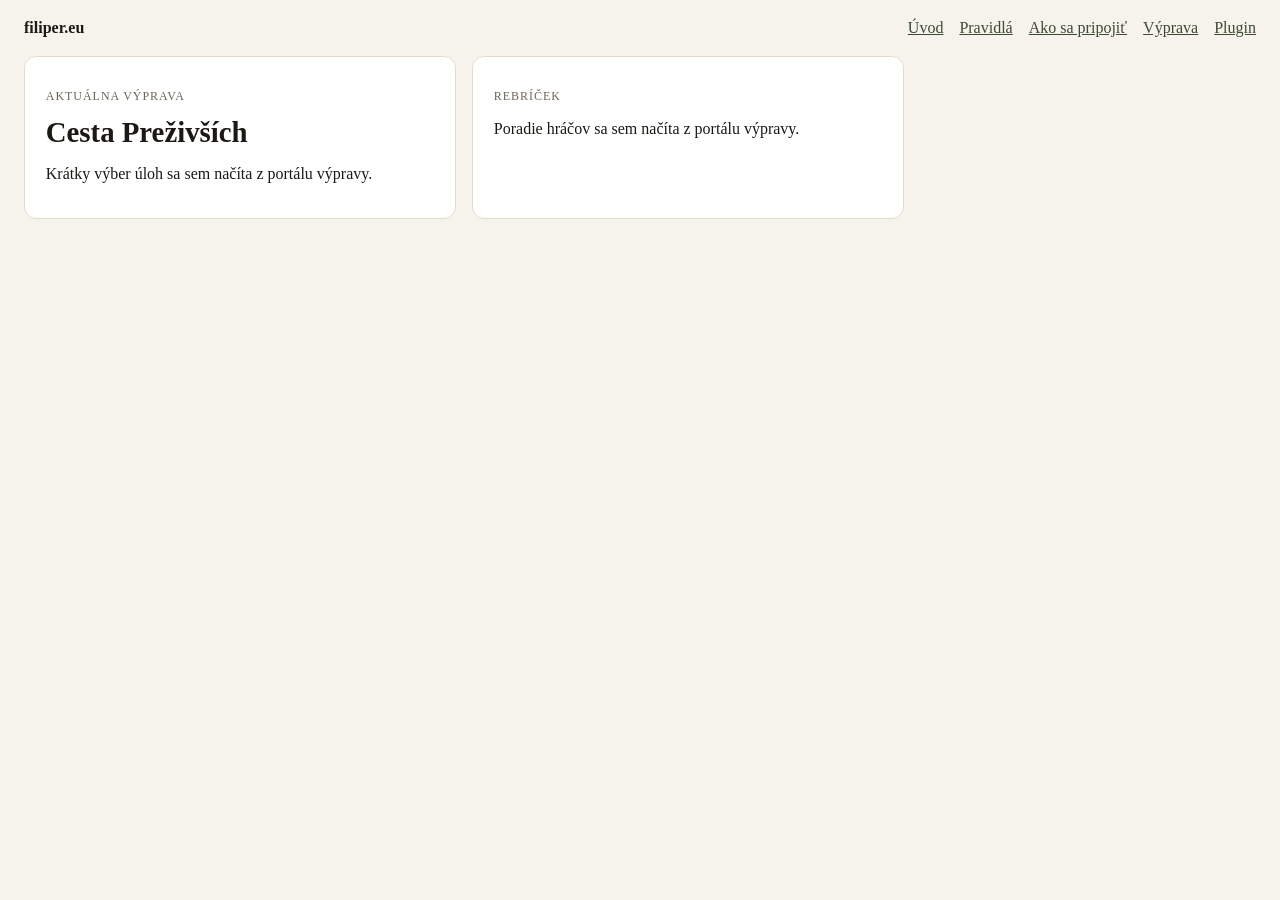
==== index.html @ 47955ebb "Start the static filiper.eu homepage." ====
<!DOCTYPE html>
<html lang="sk">
<head>
  <meta charset="utf-8">
  <meta name="viewport" content="width=device-width, initial-scale=1">
  <title>filiper.eu</title>
  <link rel="stylesheet" href="/style.css">
</head>
<body>
  <header>
    <a class="brand" href="/">filiper.eu</a>
    <nav>
      <a href="/">Úvod</a>
      <a href="/pravidla.html">Pravidlá</a>
      <a href="/pripojenie.html">Ako sa pripojiť</a>
      <a href="https://vyprava.filiper.eu">Výprava</a>
      <a href="/plugin">Plugin</a>
    </nav>
  </header>
  <main>
    <section class="card">
      <p class="kicker">Aktuálna výprava</p>
      <h1>Cesta Preživších</h1>
      <p>Krátky výber úloh sa sem načíta z portálu výpravy.</p>
    </section>
    <section class="card">
      <p class="kicker">Rebríček</p>
      <p>Poradie hráčov sa sem načíta z portálu výpravy.</p>
    </section>
  </main>
</body>
</html>
---- style.css ----
:root { color-scheme: light; }
body { margin: 0; font-family: Georgia, "Iowan Old Style", serif; background: #f6f3ec; color: #1c1915; }
header { display: flex; justify-content: space-between; gap: 1rem; align-items: center; padding: 1.2rem 1.5rem; }
.brand { font-weight: 700; color: inherit; text-decoration: none; }
nav { display: flex; flex-wrap: wrap; gap: 1rem; }
nav a { color: #3d4a34; }
main { display: grid; gap: 1rem; padding: 0 1.5rem 2rem; max-width: 880px; }
@media (min-width: 720px) { main { grid-template-columns: 1fr 1fr; } main h1 { grid-column: 1 / -1; } }
.card, main { }
.card { background: #fff; border: 1px solid #e4dccb; border-radius: 12px; padding: 1.2rem 1.3rem; }
.kicker { letter-spacing: 0.08em; text-transform: uppercase; font-size: 0.75rem; color: #6d6458; }
h1 { font-size: 1.8rem; margin: 0.2rem 0 0.6rem; }
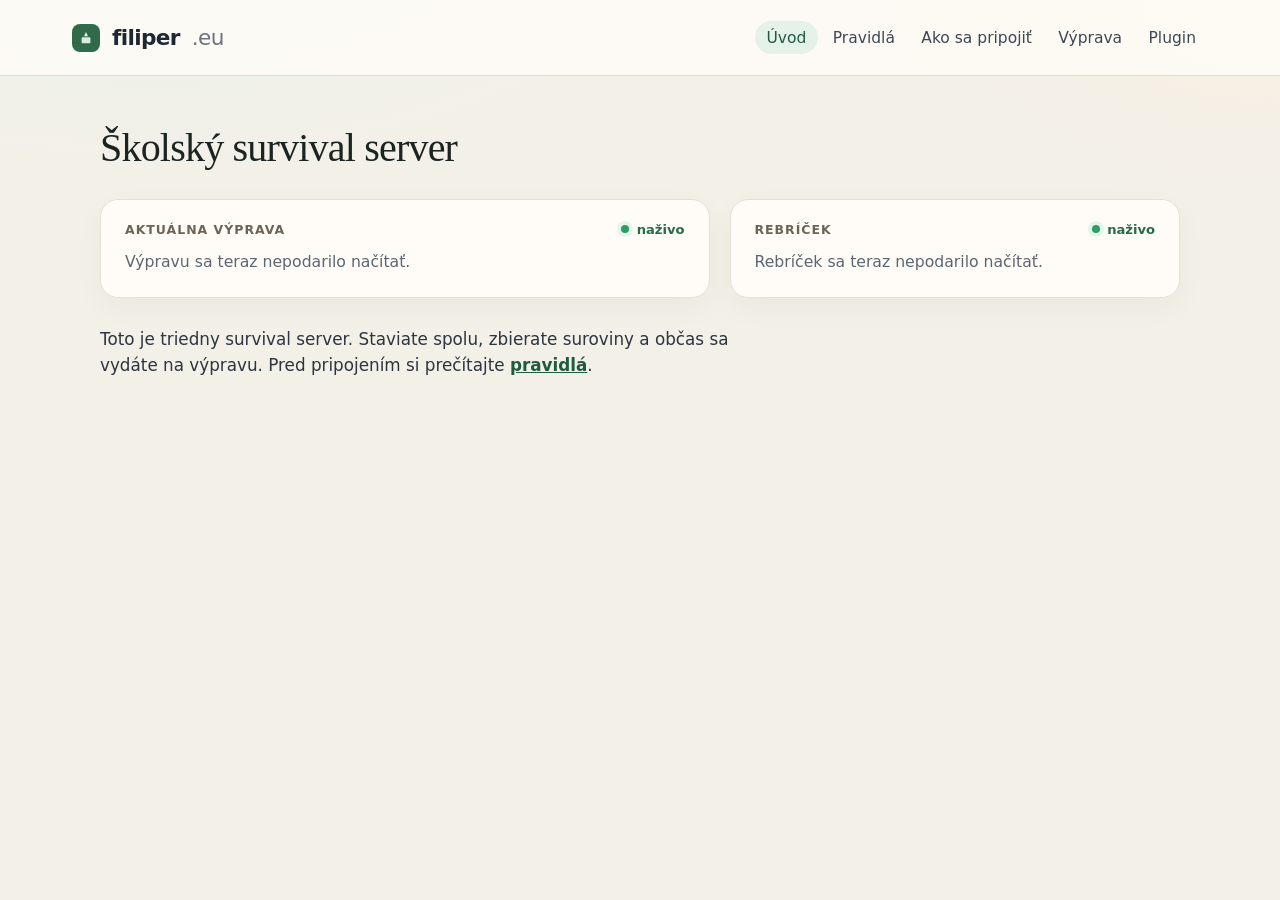
==== commit b035b2ef: "Restyle the homepage and load a short live quest list. The test expedition and leaderboard come from" ====
--- a/index.html
+++ b/index.html
@@ -8,9 +8,9 @@
 </head>
 <body>
   <header>
-    <a class="brand" href="/">filiper.eu</a>
+    <a class="brand" href="/"><b>filiper</b><span>.eu</span></a>
     <nav>
-      <a href="/">Úvod</a>
+      <a class="active" href="/" aria-current="page">Úvod</a>
       <a href="/pravidla.html">Pravidlá</a>
       <a href="/pripojenie.html">Ako sa pripojiť</a>
       <a href="https://vyprava.filiper.eu">Výprava</a>
@@ -18,15 +18,93 @@
     </nav>
   </header>
   <main>
-    <section class="card">
-      <p class="kicker">Aktuálna výprava</p>
-      <h1>Cesta Preživších</h1>
-      <p>Krátky výber úloh sa sem načíta z portálu výpravy.</p>
-    </section>
-    <section class="card">
-      <p class="kicker">Rebríček</p>
-      <p>Poradie hráčov sa sem načíta z portálu výpravy.</p>
-    </section>
+    <h1>Školský survival server</h1>
+    <div class="grid">
+      <section class="card">
+        <div class="card-top">
+          <p class="kicker">Aktuálna výprava</p>
+          <p class="live"><i class="dot" aria-hidden="true"></i>naživo</p>
+        </div>
+        <div id="expedition-body" aria-live="polite">
+          <p class="fallback">Výpravu sa teraz nepodarilo načítať.</p>
+        </div>
+      </section>
+      <section class="card">
+        <div class="card-top">
+          <p class="kicker">Rebríček</p>
+          <p class="live"><i class="dot" aria-hidden="true"></i>naživo</p>
+        </div>
+        <div id="board-body" aria-live="polite">
+          <p class="fallback">Rebríček sa teraz nepodarilo načítať.</p>
+        </div>
+      </section>
+    </div>
+    <p class="note">Toto je triedny survival server. Staviate spolu, zbierate suroviny a občas sa vydáte na výpravu. Pred pripojením si prečítajte <a href="/pravidla.html">pravidlá</a>.</p>
   </main>
+  <script>
+    (function () {
+      var SERVER_ID = "test";
+      var expeditionBody = document.getElementById("expedition-body");
+      var boardBody = document.getElementById("board-body");
+
+      function el(tag, className, text) {
+        var node = document.createElement(tag);
+        if (className) node.className = className;
+        if (text != null) node.textContent = text;
+        return node;
+      }
+
+      function showFallback() {
+        expeditionBody.replaceChildren(el("p", "fallback", "Výpravu sa teraz nepodarilo načítať."));
+        boardBody.replaceChildren(el("p", "fallback", "Rebríček sa teraz nepodarilo načítať."));
+      }
+
+      function render(data) {
+        var expedition = data && data.expedition;
+        expeditionBody.replaceChildren();
+        if (!expedition || typeof expedition.name !== "string" || !expedition.name) {
+          expeditionBody.append(el("p", "fallback", "Na serveri test teraz nie je otvorená výprava."));
+        } else {
+          expeditionBody.append(el("h2", "", expedition.name));
+          expeditionBody.append(el("p", "pill", "server " + SERVER_ID));
+          if (typeof expedition.blurb === "string" && expedition.blurb) {
+            expeditionBody.append(el("p", "blurb", expedition.blurb));
+          }
+          var quests = Array.isArray(expedition.quests) ? expedition.quests.slice(0, 5) : [];
+          if (!quests.length) {
+            expeditionBody.append(el("p", "fallback", "Táto výprava zatiaľ nemá úlohy."));
+          } else {
+            quests.forEach(function (quest) {
+              var row = el("div", "quest");
+              row.append(el("span", "", quest && quest.name ? String(quest.name) : "Úloha"));
+              expeditionBody.append(row);
+            });
+          }
+        }
+
+        var list = el("ol", "rows");
+        var board = Array.isArray(data && data.leaderboard) ? data.leaderboard : [];
+        var rank = 0;
+        board.forEach(function (entry) {
+          if (!entry || typeof entry.player !== "string" || !entry.player) return;
+          rank += 1;
+          var row = el("li", rank === 1 ? "row top" : "row");
+          row.append(el("span", "rank", String(rank)));
+          row.append(el("span", "name", entry.player));
+          var points = entry.points;
+          row.append(el("span", "score", points == null || points === "" ? "0" : String(points)));
+          list.append(row);
+        });
+        boardBody.replaceChildren(list.childElementCount ? list : el("p", "fallback", "Rebríček je zatiaľ prázdny."));
+      }
+
+      fetch("https://vyprava.filiper.eu/api/public/" + SERVER_ID, {
+        headers: { Accept: "application/json" }
+      }).then(function (res) {
+        if (!res.ok) throw new Error("failed");
+        return res.json();
+      }).then(render).catch(showFallback);
+    })();
+  </script>
 </body>
 </html>
--- a/style.css
+++ b/style.css
@@ -1,12 +1,185 @@
 :root { color-scheme: light; }
-body { margin: 0; font-family: Georgia, "Iowan Old Style", serif; background: #f6f3ec; color: #1c1915; }
-header { display: flex; justify-content: space-between; gap: 1rem; align-items: center; padding: 1.2rem 1.5rem; }
-.brand { font-weight: 700; color: inherit; text-decoration: none; }
-nav { display: flex; flex-wrap: wrap; gap: 1rem; }
-nav a { color: #3d4a34; }
-main { display: grid; gap: 1rem; padding: 0 1.5rem 2rem; max-width: 880px; }
-@media (min-width: 720px) { main { grid-template-columns: 1fr 1fr; } main h1 { grid-column: 1 / -1; } }
-.card, main { }
-.card { background: #fff; border: 1px solid #e4dccb; border-radius: 12px; padding: 1.2rem 1.3rem; }
-.kicker { letter-spacing: 0.08em; text-transform: uppercase; font-size: 0.75rem; color: #6d6458; }
-h1 { font-size: 1.8rem; margin: 0.2rem 0 0.6rem; }
+* { box-sizing: border-box; }
+body {
+  margin: 0;
+  min-height: 100vh;
+  font-family: Inter, "Segoe UI", system-ui, sans-serif;
+  color: #1e2832;
+  background:
+    radial-gradient(900px 420px at 12% -10%, #e7f3ea 0%, transparent 60%),
+    radial-gradient(700px 380px at 100% 0%, #f7efe2 0%, transparent 55%),
+    #f3f0e8;
+}
+header {
+  min-height: 76px;
+  display: flex;
+  justify-content: space-between;
+  align-items: center;
+  gap: 1rem 1.5rem;
+  flex-wrap: wrap;
+  padding: 0.8rem 1.25rem;
+  border-bottom: 1px solid #e3dcd0;
+  background: rgba(255, 252, 247, 0.86);
+}
+.brand {
+  display: inline-flex;
+  align-items: center;
+  gap: 12px;
+  color: #1e2832;
+  font-size: 1.35rem;
+  letter-spacing: -0.03em;
+  font-weight: 600;
+  text-decoration: none;
+}
+.brand::before {
+  content: "";
+  width: 28px;
+  height: 28px;
+  flex: none;
+  border-radius: 8px;
+  background: #2f6b4a url("data:image/svg+xml,%3Csvg xmlns='http://www.w3.org/2000/svg' viewBox='0 0 18 16'%3E%3Cpath fill='%23e8f6ee' d='M9 1l2.2 5H6.8z'/%3E%3Crect fill='%23d7ecdf' x='4' y='7' width='10' height='7' rx='1'/%3E%3C/svg%3E") center / 16px 14px no-repeat;
+}
+.brand b { font-weight: 700; }
+.brand span { color: #6b7280; font-weight: 500; }
+nav { display: flex; flex-wrap: wrap; gap: 0.15rem; align-items: center; }
+nav a {
+  color: #3d4754;
+  text-decoration: none;
+  font-size: 0.97rem;
+  font-weight: 500;
+  padding: 0.45rem 0.75rem;
+  border-radius: 999px;
+}
+nav a:hover { background: #f3eee6; }
+nav a.active,
+nav a[aria-current="page"] { color: #1f5c3e; background: #e5f2ea; }
+main {
+  width: min(1080px, calc(100% - 2.5rem));
+  margin: 0 auto;
+  padding: 3rem 0 4rem;
+}
+h1, h2 {
+  font-family: "Iowan Old Style", Palatino, "Palatino Linotype", Georgia, serif;
+  font-weight: 400;
+  letter-spacing: -0.02em;
+  color: #1a2420;
+}
+h1 { margin: 0 0 1.75rem; font-size: clamp(2rem, 4vw, 2.5rem); }
+h2 { margin: 0 0 0.65rem; font-size: 1.85rem; }
+.grid { display: grid; gap: 1.25rem; }
+.card {
+  background: #fffcf8;
+  border: 1px solid #e6dfd3;
+  border-radius: 18px;
+  padding: 1.35rem 1.5rem 1.1rem;
+  box-shadow: 0 10px 30px rgba(60, 48, 28, 0.04);
+}
+.card-top {
+  display: flex;
+  justify-content: space-between;
+  align-items: center;
+  gap: 0.75rem;
+  margin-bottom: 0.85rem;
+}
+.kicker {
+  margin: 0;
+  letter-spacing: 0.08em;
+  text-transform: uppercase;
+  font-size: 0.78rem;
+  color: #6d6458;
+  font-weight: 600;
+}
+.live {
+  display: inline-flex;
+  align-items: center;
+  gap: 0.45rem;
+  margin: 0;
+  color: #2a6a48;
+  font-size: 0.82rem;
+  font-weight: 600;
+}
+.dot {
+  width: 8px;
+  height: 8px;
+  border-radius: 50%;
+  background: #2f9d62;
+  box-shadow: 0 0 0 4px #e4f6eb;
+}
+.pill {
+  display: inline-block;
+  margin: 0 0 0.4rem;
+  padding: 0.25rem 0.65rem;
+  border-radius: 999px;
+  background: #f3eee6;
+  color: #4e463c;
+  font-size: 0.82rem;
+  font-weight: 600;
+}
+.quest {
+  display: flex;
+  justify-content: space-between;
+  align-items: baseline;
+  gap: 1rem;
+  padding: 0.7rem 0;
+  border-top: 1px solid #efe8dc;
+  font-size: 1rem;
+}
+.quest b {
+  font-weight: 600;
+  font-variant-numeric: tabular-nums;
+  color: #2a6a48;
+  font-size: 0.88rem;
+}
+.rows { list-style: none; margin: 0.35rem 0 0; padding: 0; }
+.row {
+  display: grid;
+  grid-template-columns: 28px 1fr auto;
+  gap: 0.75rem;
+  align-items: center;
+  padding: 0.75rem 0.65rem;
+  border-radius: 12px;
+}
+.row.top { background: #f3f8f4; }
+.rank {
+  width: 28px;
+  height: 28px;
+  border-radius: 50%;
+  display: grid;
+  place-items: center;
+  background: #f1ebe3;
+  color: #5c5348;
+  font-size: 0.82rem;
+  font-weight: 600;
+}
+.row.top .rank { background: #2f6b4a; color: #f4fbf7; }
+.name { font-size: 1.03rem; font-weight: 600; }
+.score {
+  font-size: 0.82rem;
+  font-weight: 600;
+  color: #6a6258;
+  font-variant-numeric: tabular-nums;
+}
+.note, main > p {
+  margin: 1.75rem 0 0;
+  max-width: 42rem;
+  font-size: 1.05rem;
+  line-height: 1.55;
+  color: #2c3540;
+}
+.note a, main a { color: #1f5c3e; font-weight: 600; }
+.blurb, .fallback {
+  margin: 0.15rem 0 0.35rem;
+  color: #5c6672;
+  font-size: 0.98rem;
+  line-height: 1.5;
+}
+.blurb { color: #3d4754; }
+main ul { margin: 0; padding-left: 1.2rem; max-width: 40rem; line-height: 1.6; color: #2c3540; }
+main li { margin: 0.45rem 0; }
+@media (min-width: 800px) {
+  header { padding: 0 4.5rem; }
+  .grid { grid-template-columns: 1.15fr 0.85fr; align-items: stretch; }
+}
+@media (max-width: 640px) {
+  .card-top { align-items: flex-start; }
+}
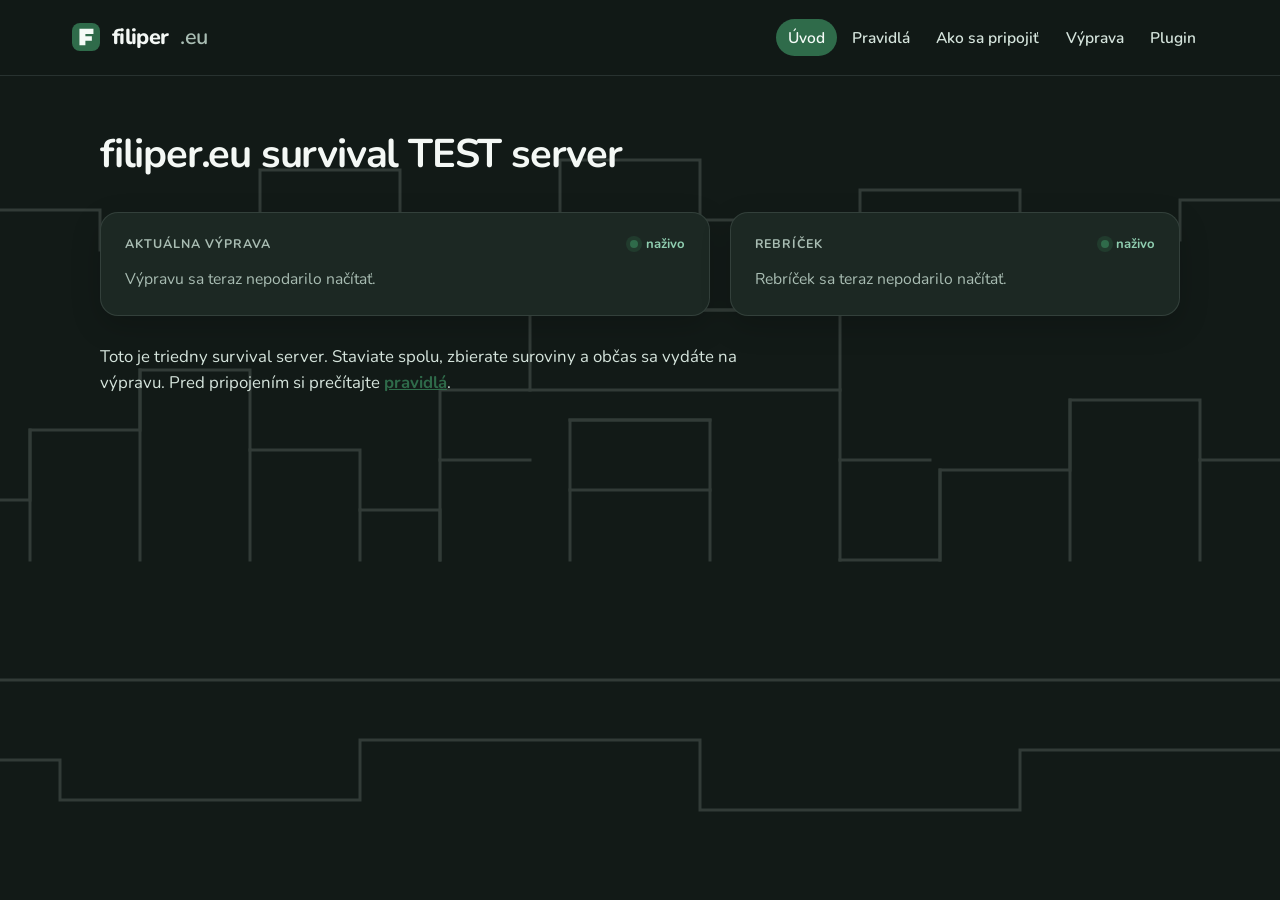
==== commit aaf01167: "Darken the static site and add a faint block outline. The homepage title is the test server name, th" ====
--- a/index.html
+++ b/index.html
@@ -4,6 +4,7 @@
   <meta charset="utf-8">
   <meta name="viewport" content="width=device-width, initial-scale=1">
   <title>filiper.eu</title>
+  <link rel="icon" href="/favicon.svg" type="image/svg+xml">
   <link rel="stylesheet" href="/style.css">
 </head>
 <body>
@@ -18,7 +19,7 @@
     </nav>
   </header>
   <main>
-    <h1>Školský survival server</h1>
+    <h1>filiper.eu survival TEST server</h1>
     <div class="grid">
       <section class="card">
         <div class="card-top">
--- a/style.css
+++ b/style.css
@@ -1,15 +1,27 @@
-:root { color-scheme: light; }
+@import url("https://fonts.googleapis.com/css2?family=Nunito:ital,wght@0,400;0,500;0,600;0,700;0,800&display=swap");
+
+:root { color-scheme: dark; }
 * { box-sizing: border-box; }
 body {
   margin: 0;
   min-height: 100vh;
-  font-family: Inter, "Segoe UI", system-ui, sans-serif;
-  color: #1e2832;
-  background:
-    radial-gradient(900px 420px at 12% -10%, #e7f3ea 0%, transparent 60%),
-    radial-gradient(700px 380px at 100% 0%, #f7efe2 0%, transparent 55%),
-    #f3f0e8;
+  font-family: "Nunito", "Segoe UI", sans-serif;
+  font-size: 17px;
+  line-height: 1.5;
+  color: #e7eee9;
+  background: #121a17;
 }
+body::before {
+  content: "";
+  position: fixed;
+  inset: 0;
+  z-index: 0;
+  pointer-events: none;
+  background: url("/bg-outline.svg") center / cover no-repeat;
+  opacity: 0.16;
+}
+header,
+main { position: relative; z-index: 1; }
 header {
   min-height: 76px;
   display: flex;
@@ -18,17 +30,17 @@
   gap: 1rem 1.5rem;
   flex-wrap: wrap;
   padding: 0.8rem 1.25rem;
-  border-bottom: 1px solid #e3dcd0;
-  background: rgba(255, 252, 247, 0.86);
+  border-bottom: 1px solid rgba(215, 235, 225, 0.12);
+  background: rgba(18, 26, 23, 0.88);
 }
 .brand {
   display: inline-flex;
   align-items: center;
   gap: 12px;
-  color: #1e2832;
+  color: #f3f7f4;
   font-size: 1.35rem;
   letter-spacing: -0.03em;
-  font-weight: 600;
+  font-weight: 700;
   text-decoration: none;
 }
 .brand::before {
@@ -37,42 +49,42 @@
   height: 28px;
   flex: none;
   border-radius: 8px;
-  background: #2f6b4a url("data:image/svg+xml,%3Csvg xmlns='http://www.w3.org/2000/svg' viewBox='0 0 18 16'%3E%3Cpath fill='%23e8f6ee' d='M9 1l2.2 5H6.8z'/%3E%3Crect fill='%23d7ecdf' x='4' y='7' width='10' height='7' rx='1'/%3E%3C/svg%3E") center / 16px 14px no-repeat;
+  background: #2f6b4a url("/favicon.svg") center / cover no-repeat;
 }
-.brand b { font-weight: 700; }
-.brand span { color: #6b7280; font-weight: 500; }
+.brand b { font-weight: 800; }
+.brand span { color: #a9bdb3; font-weight: 600; }
 nav { display: flex; flex-wrap: wrap; gap: 0.15rem; align-items: center; }
 nav a {
-  color: #3d4754;
+  color: #d5e4dc;
   text-decoration: none;
   font-size: 0.97rem;
-  font-weight: 500;
+  font-weight: 600;
   padding: 0.45rem 0.75rem;
   border-radius: 999px;
 }
-nav a:hover { background: #f3eee6; }
+nav a:hover { background: rgba(47, 107, 74, 0.35); }
 nav a.active,
-nav a[aria-current="page"] { color: #1f5c3e; background: #e5f2ea; }
+nav a[aria-current="page"] { color: #f4fbf7; background: #2f6b4a; }
 main {
   width: min(1080px, calc(100% - 2.5rem));
   margin: 0 auto;
   padding: 3rem 0 4rem;
 }
 h1, h2 {
-  font-family: "Iowan Old Style", Palatino, "Palatino Linotype", Georgia, serif;
-  font-weight: 400;
-  letter-spacing: -0.02em;
-  color: #1a2420;
+  font-family: "Nunito", "Segoe UI", sans-serif;
+  font-weight: 700;
+  letter-spacing: -0.03em;
+  color: #f4f8f5;
 }
 h1 { margin: 0 0 1.75rem; font-size: clamp(2rem, 4vw, 2.5rem); }
 h2 { margin: 0 0 0.65rem; font-size: 1.85rem; }
 .grid { display: grid; gap: 1.25rem; }
 .card {
-  background: #fffcf8;
-  border: 1px solid #e6dfd3;
+  background: #1c2823;
+  border: 1px solid rgba(215, 235, 225, 0.12);
   border-radius: 18px;
   padding: 1.35rem 1.5rem 1.1rem;
-  box-shadow: 0 10px 30px rgba(60, 48, 28, 0.04);
+  box-shadow: 0 10px 30px rgba(0, 0, 0, 0.18);
 }
 .card-top {
   display: flex;
@@ -86,34 +98,34 @@
   letter-spacing: 0.08em;
   text-transform: uppercase;
   font-size: 0.78rem;
-  color: #6d6458;
-  font-weight: 600;
+  color: #a9bdb3;
+  font-weight: 700;
 }
 .live {
   display: inline-flex;
   align-items: center;
   gap: 0.45rem;
   margin: 0;
-  color: #2a6a48;
+  color: #8fceb0;
   font-size: 0.82rem;
-  font-weight: 600;
+  font-weight: 700;
 }
 .dot {
   width: 8px;
   height: 8px;
   border-radius: 50%;
-  background: #2f9d62;
-  box-shadow: 0 0 0 4px #e4f6eb;
+  background: #2f6b4a;
+  box-shadow: 0 0 0 4px rgba(47, 107, 74, 0.28);
 }
 .pill {
   display: inline-block;
   margin: 0 0 0.4rem;
   padding: 0.25rem 0.65rem;
   border-radius: 999px;
-  background: #f3eee6;
-  color: #4e463c;
+  background: #24332d;
+  color: #d5e4dc;
   font-size: 0.82rem;
-  font-weight: 600;
+  font-weight: 700;
 }
 .quest {
   display: flex;
@@ -121,13 +133,13 @@
   align-items: baseline;
   gap: 1rem;
   padding: 0.7rem 0;
-  border-top: 1px solid #efe8dc;
+  border-top: 1px solid rgba(215, 235, 225, 0.1);
   font-size: 1rem;
 }
 .quest b {
-  font-weight: 600;
+  font-weight: 700;
   font-variant-numeric: tabular-nums;
-  color: #2a6a48;
+  color: #8fceb0;
   font-size: 0.88rem;
 }
 .rows { list-style: none; margin: 0.35rem 0 0; padding: 0; }
@@ -139,24 +151,24 @@
   padding: 0.75rem 0.65rem;
   border-radius: 12px;
 }
-.row.top { background: #f3f8f4; }
+.row.top { background: rgba(47, 107, 74, 0.28); }
 .rank {
   width: 28px;
   height: 28px;
   border-radius: 50%;
   display: grid;
   place-items: center;
-  background: #f1ebe3;
-  color: #5c5348;
+  background: #24332d;
+  color: #d5e4dc;
   font-size: 0.82rem;
-  font-weight: 600;
+  font-weight: 700;
 }
 .row.top .rank { background: #2f6b4a; color: #f4fbf7; }
-.name { font-size: 1.03rem; font-weight: 600; }
+.name { font-size: 1.03rem; font-weight: 700; }
 .score {
   font-size: 0.82rem;
-  font-weight: 600;
-  color: #6a6258;
+  font-weight: 700;
+  color: #a9bdb3;
   font-variant-numeric: tabular-nums;
 }
 .note, main > p {
@@ -164,17 +176,17 @@
   max-width: 42rem;
   font-size: 1.05rem;
   line-height: 1.55;
-  color: #2c3540;
+  color: #d5e4dc;
 }
-.note a, main a { color: #1f5c3e; font-weight: 600; }
+.note a, main a { color: #2f6b4a; font-weight: 700; }
 .blurb, .fallback {
   margin: 0.15rem 0 0.35rem;
-  color: #5c6672;
+  color: #a9bdb3;
   font-size: 0.98rem;
   line-height: 1.5;
 }
-.blurb { color: #3d4754; }
-main ul { margin: 0; padding-left: 1.2rem; max-width: 40rem; line-height: 1.6; color: #2c3540; }
+.blurb { color: #d5e4dc; }
+main ul { margin: 0; padding-left: 1.2rem; max-width: 40rem; line-height: 1.6; color: #d5e4dc; }
 main li { margin: 0.45rem 0; }
 @media (min-width: 800px) {
   header { padding: 0 4.5rem; }
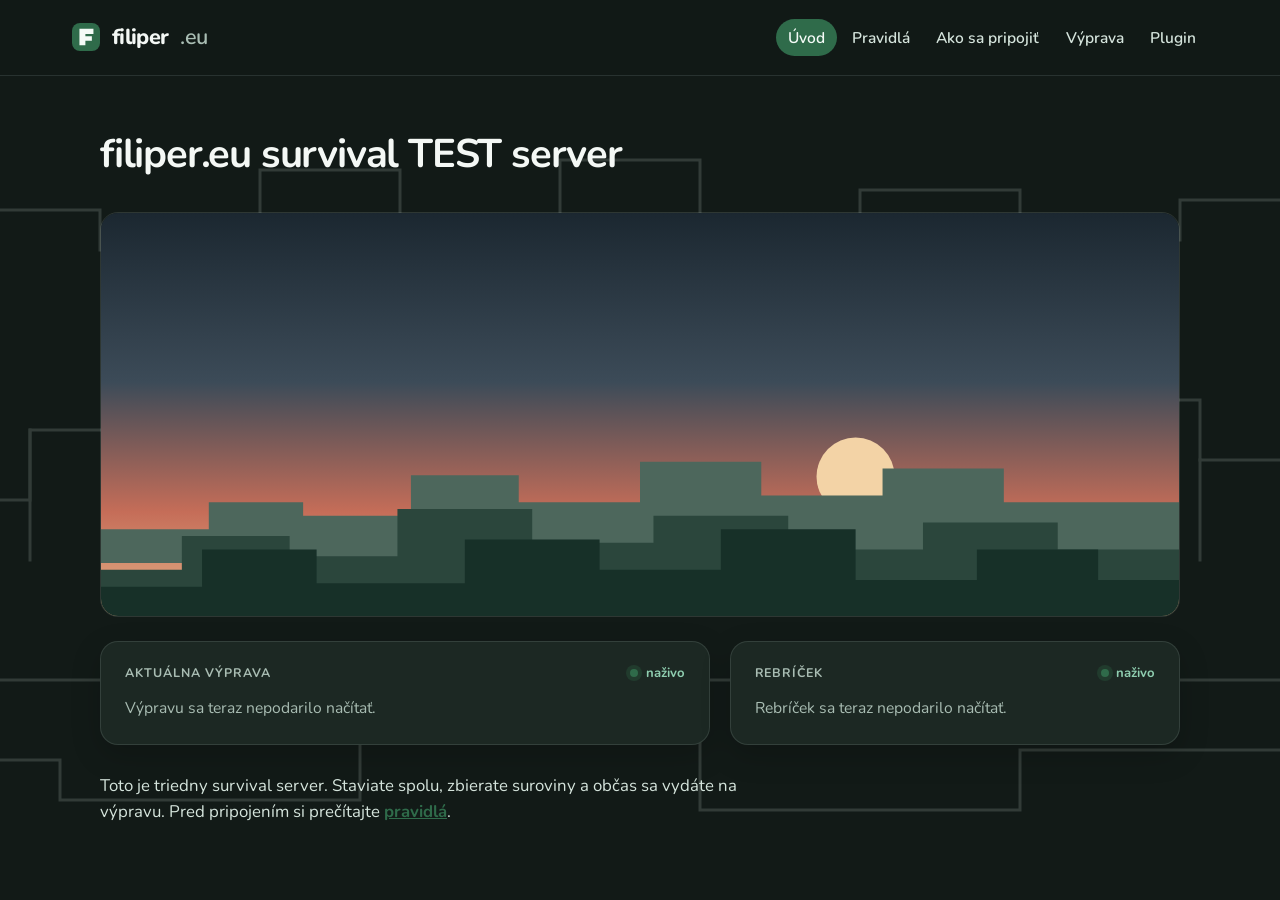
==== commit dbfb47bb: "Add a dusk hero and lighter panels on the text pages. The homepage stays dark, with a wide block-hil" ====
--- a/index.html
+++ b/index.html
@@ -20,6 +20,7 @@
   </header>
   <main>
     <h1>filiper.eu survival TEST server</h1>
+    <img class="hero" src="/hero.svg" alt="Blokové kopce pod súmrakovou oblohou">
     <div class="grid">
       <section class="card">
         <div class="card-top">
--- a/style.css
+++ b/style.css
@@ -77,6 +77,31 @@
   color: #f4f8f5;
 }
 h1 { margin: 0 0 1.75rem; font-size: clamp(2rem, 4vw, 2.5rem); }
+.hero {
+  display: block;
+  width: 100%;
+  height: auto;
+  aspect-ratio: 8 / 3;
+  object-fit: cover;
+  margin: 0 0 1.5rem;
+  border-radius: 18px;
+  border: 1px solid rgba(215, 235, 225, 0.14);
+}
+main.sheet {
+  background: #e7efe9;
+  color: #1c2822;
+  border-radius: 22px;
+  padding: 2.3rem 2.1rem 2.5rem;
+  margin-top: 1.6rem;
+  margin-bottom: 2.4rem;
+  box-shadow: 0 18px 40px rgba(0, 0, 0, 0.28);
+}
+main.sheet h1,
+main.sheet h2 { color: #14201b; }
+main.sheet p,
+main.sheet li,
+main.sheet ul { color: #24312b; }
+main.sheet a { color: #2f6b4a; }
 h2 { margin: 0 0 0.65rem; font-size: 1.85rem; }
 .grid { display: grid; gap: 1.25rem; }
 .card {
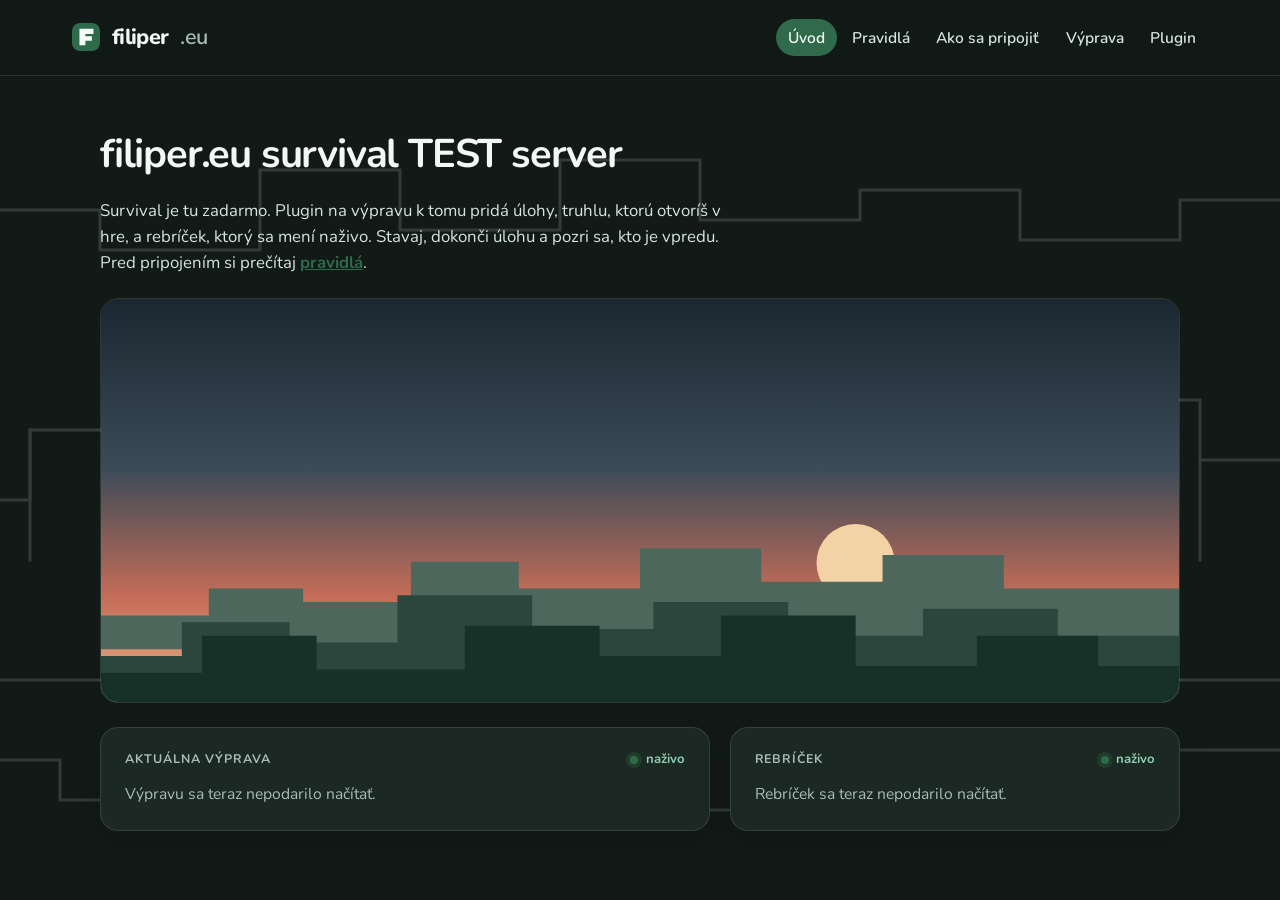
==== commit 99e57300: "Add a player guide for the plugin and a homepage invite. The plugin page shows how to open the chest" ====
--- a/index.html
+++ b/index.html
@@ -20,6 +20,7 @@
   </header>
   <main>
     <h1>filiper.eu survival TEST server</h1>
+    <p class="invite">Survival je tu zadarmo. Plugin na výpravu k tomu pridá úlohy, truhlu, ktorú otvoríš v hre, a rebríček, ktorý sa mení naživo. Stavaj, dokonči úlohu a pozri sa, kto je vpredu. Pred pripojením si prečítaj <a href="/pravidla.html">pravidlá</a>.</p>
     <img class="hero" src="/hero.svg" alt="Blokové kopce pod súmrakovou oblohou">
     <div class="grid">
       <section class="card">
@@ -41,7 +42,6 @@
         </div>
       </section>
     </div>
-    <p class="note">Toto je triedny survival server. Staviate spolu, zbierate suroviny a občas sa vydáte na výpravu. Pred pripojením si prečítajte <a href="/pravidla.html">pravidlá</a>.</p>
   </main>
   <script>
     (function () {
--- a/style.css
+++ b/style.css
@@ -102,6 +102,19 @@
 main.sheet li,
 main.sheet ul { color: #24312b; }
 main.sheet a { color: #2f6b4a; }
+main > p.invite { margin: 0 0 1.35rem; max-width: 40rem; }
+main > h1 + p.invite { margin-top: -0.85rem; }
+main.sheet pre {
+  margin: 0.45rem 0 1rem;
+  padding: 0.65rem 0.85rem;
+  border-radius: 10px;
+  background: #d5e4d8;
+  color: #14201b;
+  font-family: "Cascadia Mono", ui-monospace, monospace;
+  font-size: 0.95rem;
+  overflow-x: auto;
+}
+main.sheet h2 { margin-top: 1.35rem; font-size: 1.35rem; }
 h2 { margin: 0 0 0.65rem; font-size: 1.85rem; }
 .grid { display: grid; gap: 1.25rem; }
 .card {
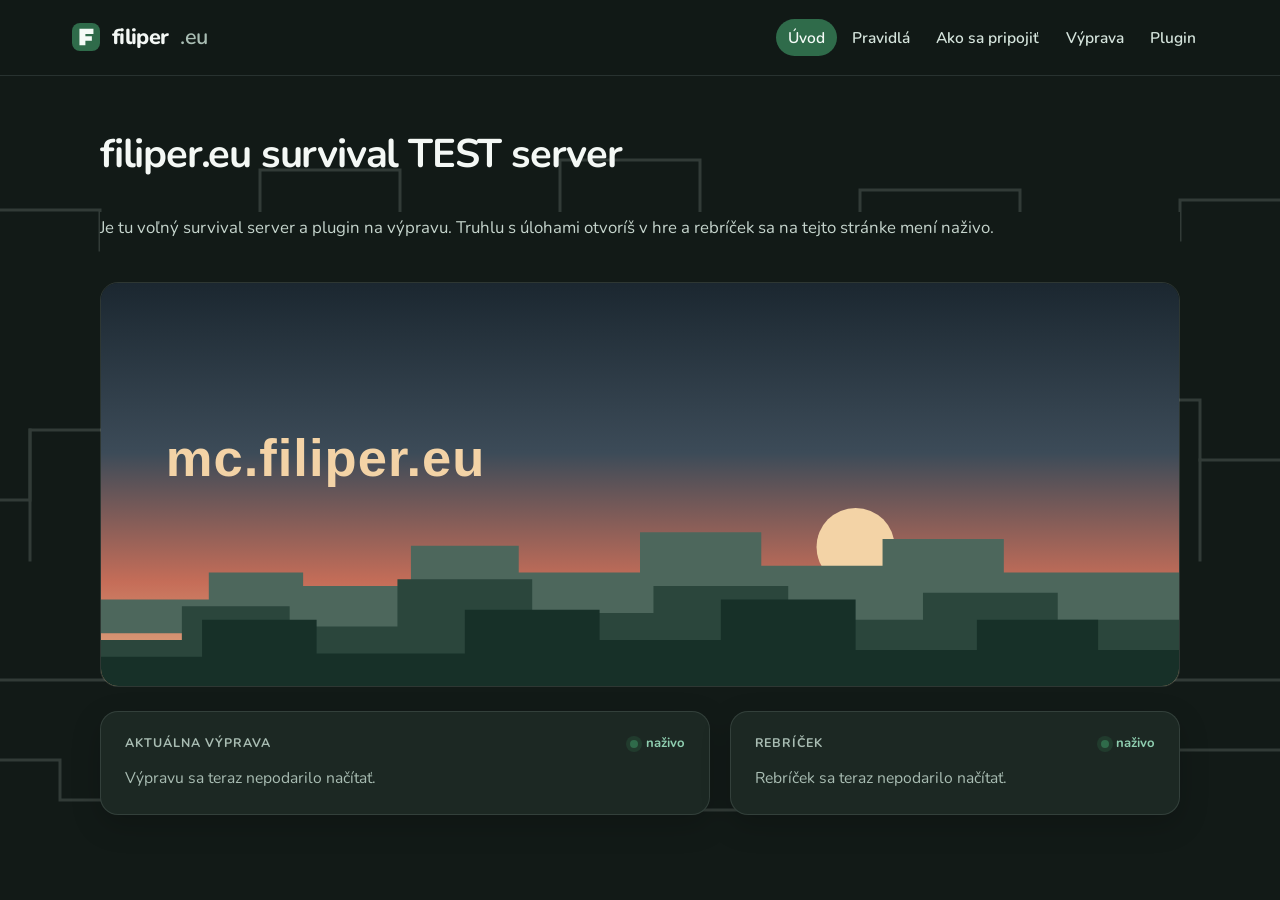
==== commit 1b70ff89: "Quiet the homepage invite under the server heading. Two calm sentences span the content width, and a" ====
--- a/index.html
+++ b/index.html
@@ -20,7 +20,7 @@
   </header>
   <main>
     <h1>filiper.eu survival TEST server</h1>
-    <p class="invite">Survival je tu zadarmo. Plugin na výpravu k tomu pridá úlohy, truhlu, ktorú otvoríš v hre, a rebríček, ktorý sa mení naživo. Stavaj, dokonči úlohu a pozri sa, kto je vpredu. Pred pripojením si prečítaj <a href="/pravidla.html">pravidlá</a>.</p>
+    <p class="invite">Je tu voľný survival server a plugin na výpravu. Truhlu s úlohami otvoríš v hre a rebríček sa na tejto stránke mení naživo.</p>
     <img class="hero" src="/hero.svg" alt="Blokové kopce pod súmrakovou oblohou">
     <div class="grid">
       <section class="card">
--- a/style.css
+++ b/style.css
@@ -102,8 +102,24 @@
 main.sheet li,
 main.sheet ul { color: #24312b; }
 main.sheet a { color: #2f6b4a; }
-main > p.invite { margin: 0 0 1.35rem; max-width: 40rem; }
-main > h1 + p.invite { margin-top: -0.85rem; }
+main > p.invite {
+  max-width: none;
+  margin: 0 0 1.6rem;
+  padding: 0.15rem 0 0.9rem;
+  background: #121a17;
+  font-size: 1.05rem;
+  font-weight: 400;
+  line-height: 1.65;
+  color: #c5d4cc;
+}
+main > p.invite a { font-weight: 400; }
+main.sheet code {
+  font-family: "Cascadia Mono", ui-monospace, monospace;
+  font-size: 0.92em;
+  background: #d5e4d8;
+  padding: 0.08rem 0.35rem;
+  border-radius: 6px;
+}
 main.sheet pre {
   margin: 0.45rem 0 1rem;
   padding: 0.65rem 0.85rem;
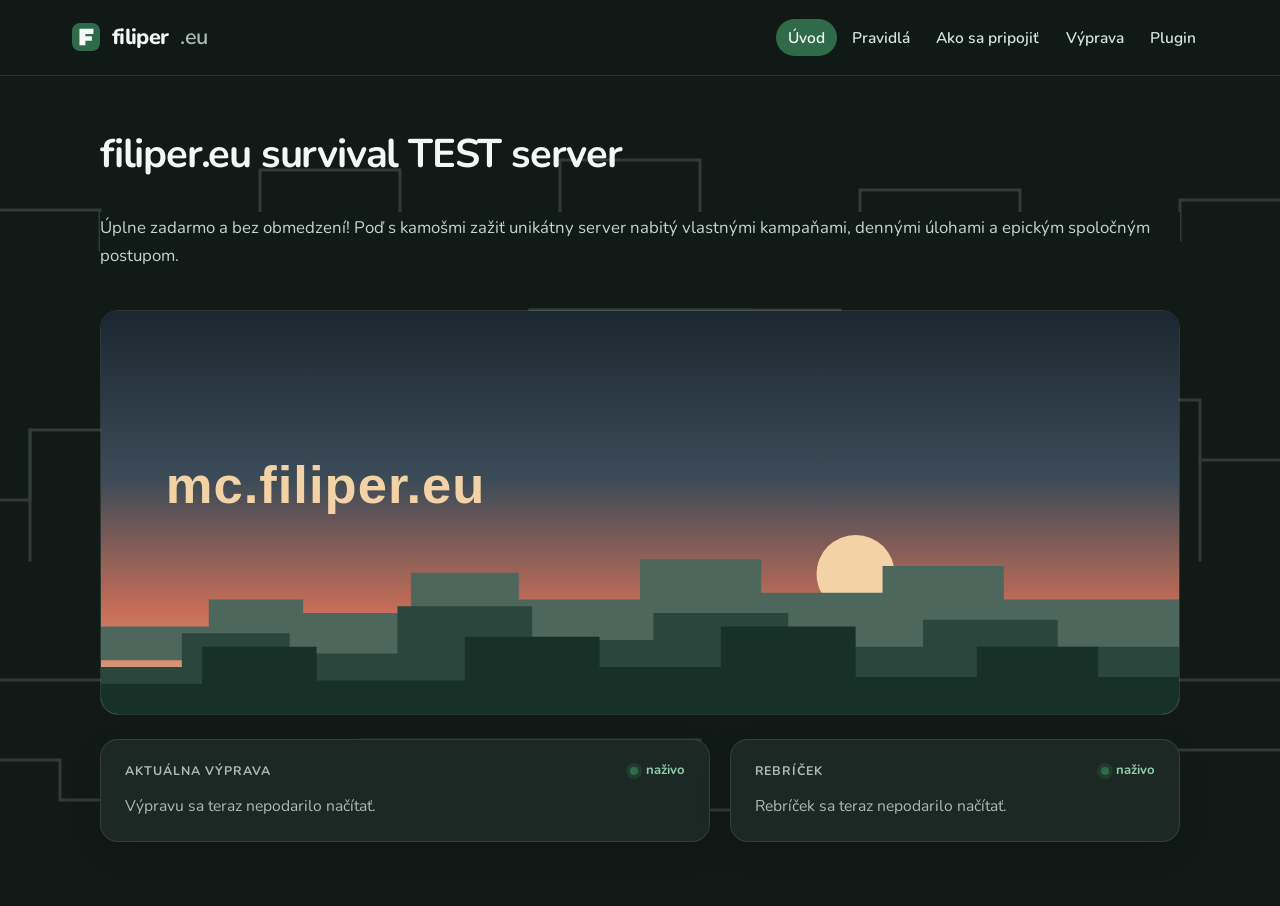
==== commit c40ef60b: "Replace the homepage invite with Miroslav's wording. The quiet layout stays: normal weight, full wid" ====
--- a/index.html
+++ b/index.html
@@ -20,7 +20,7 @@
   </header>
   <main>
     <h1>filiper.eu survival TEST server</h1>
-    <p class="invite">Je tu voľný survival server a plugin na výpravu. Truhlu s úlohami otvoríš v hre a rebríček sa na tejto stránke mení naživo.</p>
+    <p class="invite">Úplne zadarmo a bez obmedzení! Poď s kamošmi zažiť unikátny server nabitý vlastnými kampaňami, dennými úlohami a epickým spoločným postupom.</p>
     <img class="hero" src="/hero.svg" alt="Blokové kopce pod súmrakovou oblohou">
     <div class="grid">
       <section class="card">
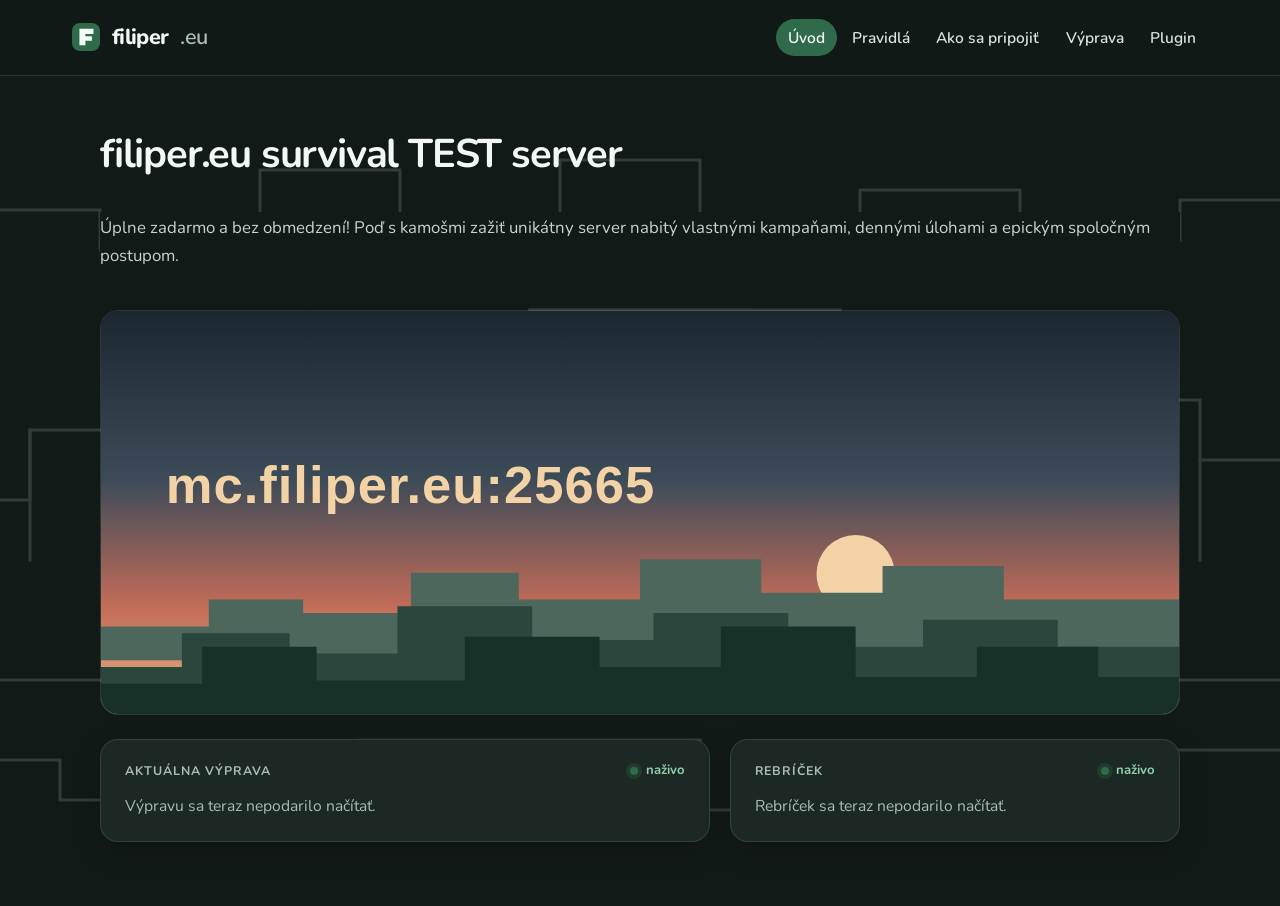
==== commit c8dba634: "Show the server port and link leaderboard names to profiles. The homepage hero uses mc.filiper.eu:25" ====
--- a/index.html
+++ b/index.html
@@ -92,7 +92,17 @@
           rank += 1;
           var row = el("li", rank === 1 ? "row top" : "row");
           row.append(el("span", "rank", String(rank)));
-          row.append(el("span", "name", entry.player));
+          var nameEl = el("span", "name");
+          var uuid = entry.uuid;
+          if (typeof uuid === "string" && uuid.trim()) {
+            var profile = document.createElement("a");
+            profile.href = "https://vyprava.filiper.eu/hrac/" + SERVER_ID + "/" + encodeURIComponent(uuid.trim());
+            profile.textContent = entry.player;
+            nameEl.append(profile);
+          } else {
+            nameEl.textContent = entry.player;
+          }
+          row.append(nameEl);
           var points = entry.points;
           row.append(el("span", "score", points == null || points === "" ? "0" : String(points)));
           list.append(row);
--- a/style.css
+++ b/style.css
@@ -113,6 +113,18 @@
   color: #c5d4cc;
 }
 main > p.invite a { font-weight: 400; }
+main.sheet figure.shot { margin: 0.75rem 0 0.15rem; }
+main.sheet figure.shot img {
+  display: block;
+  max-width: min(100%, 540px);
+  height: auto;
+  border-radius: 10px;
+}
+main.sheet figcaption {
+  margin-top: 0.35rem;
+  font-size: 0.92rem;
+  color: #3d4a44;
+}
 main.sheet code {
   font-family: "Cascadia Mono", ui-monospace, monospace;
   font-size: 0.92em;
@@ -219,6 +231,7 @@
 }
 .row.top .rank { background: #2f6b4a; color: #f4fbf7; }
 .name { font-size: 1.03rem; font-weight: 700; }
+.row .name a { color: inherit; font-weight: inherit; text-decoration-thickness: 1px; text-underline-offset: 0.15em; }
 .score {
   font-size: 0.82rem;
   font-weight: 700;
